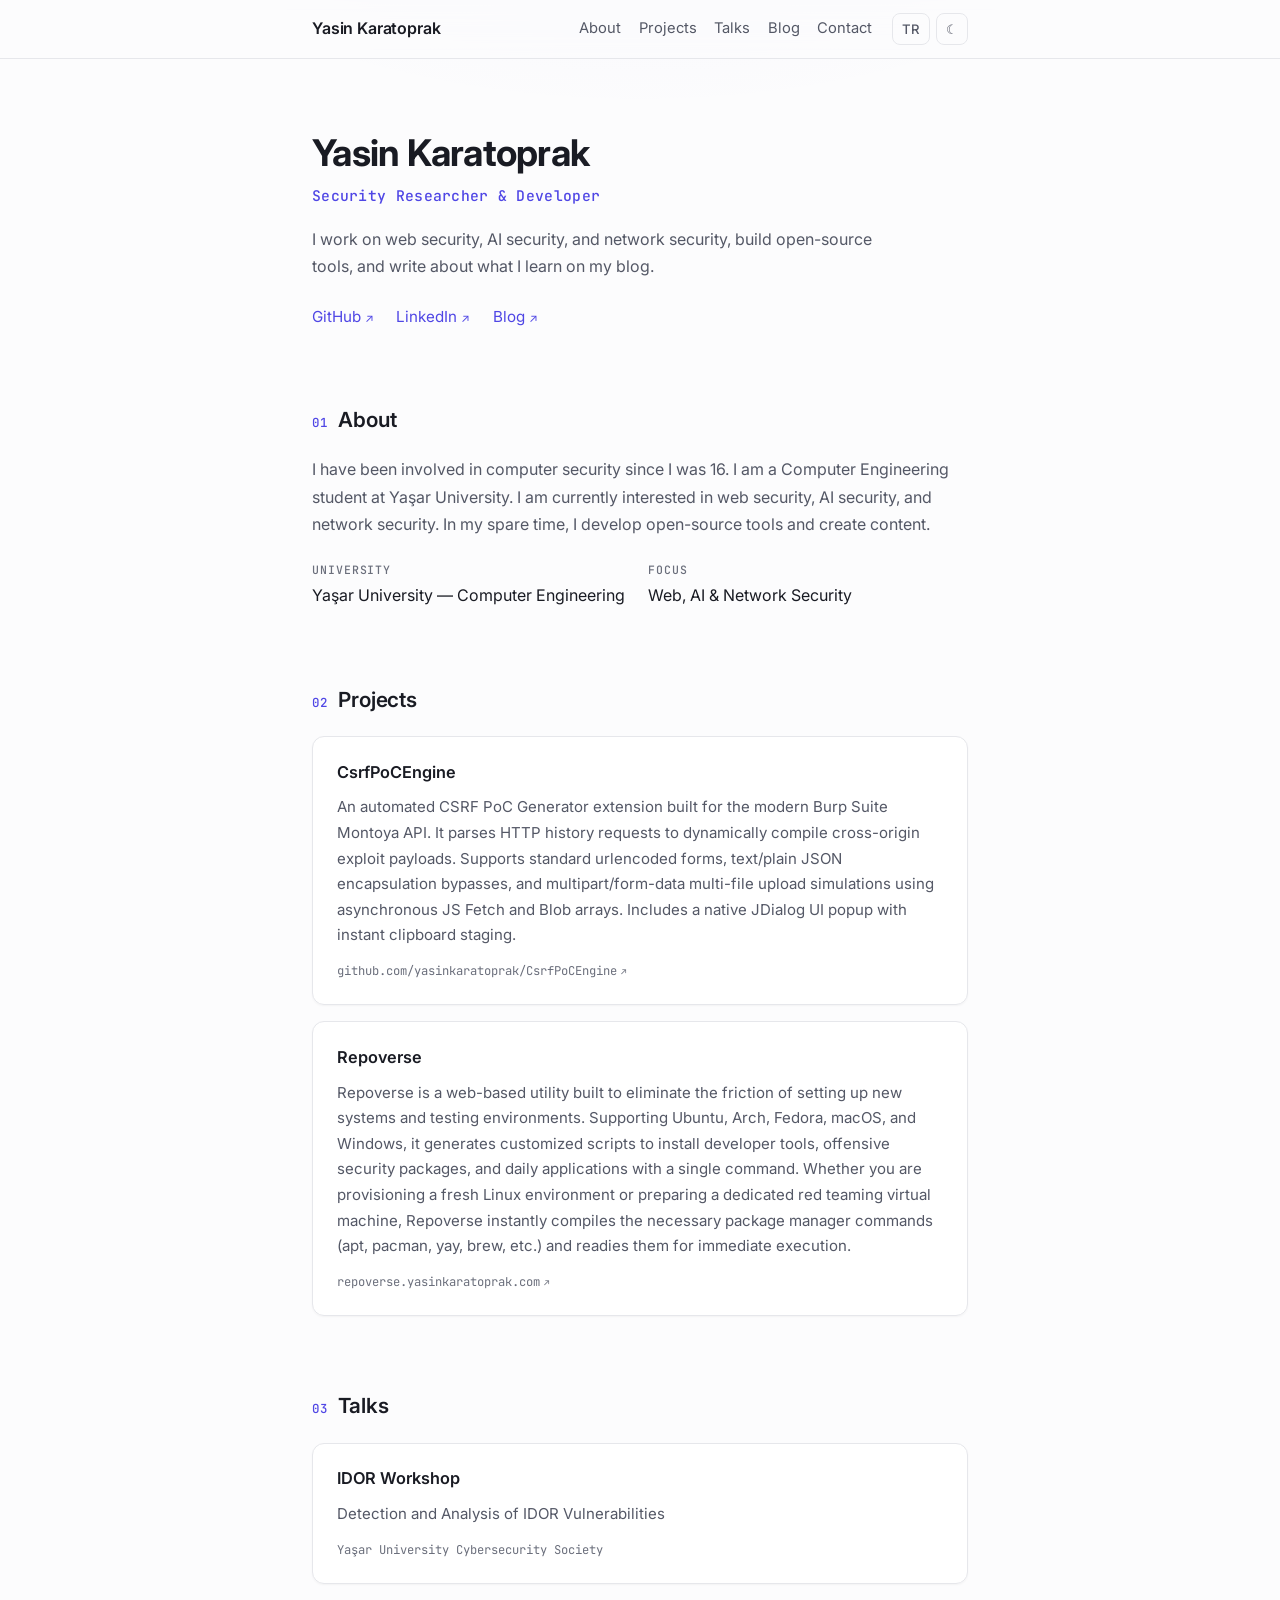
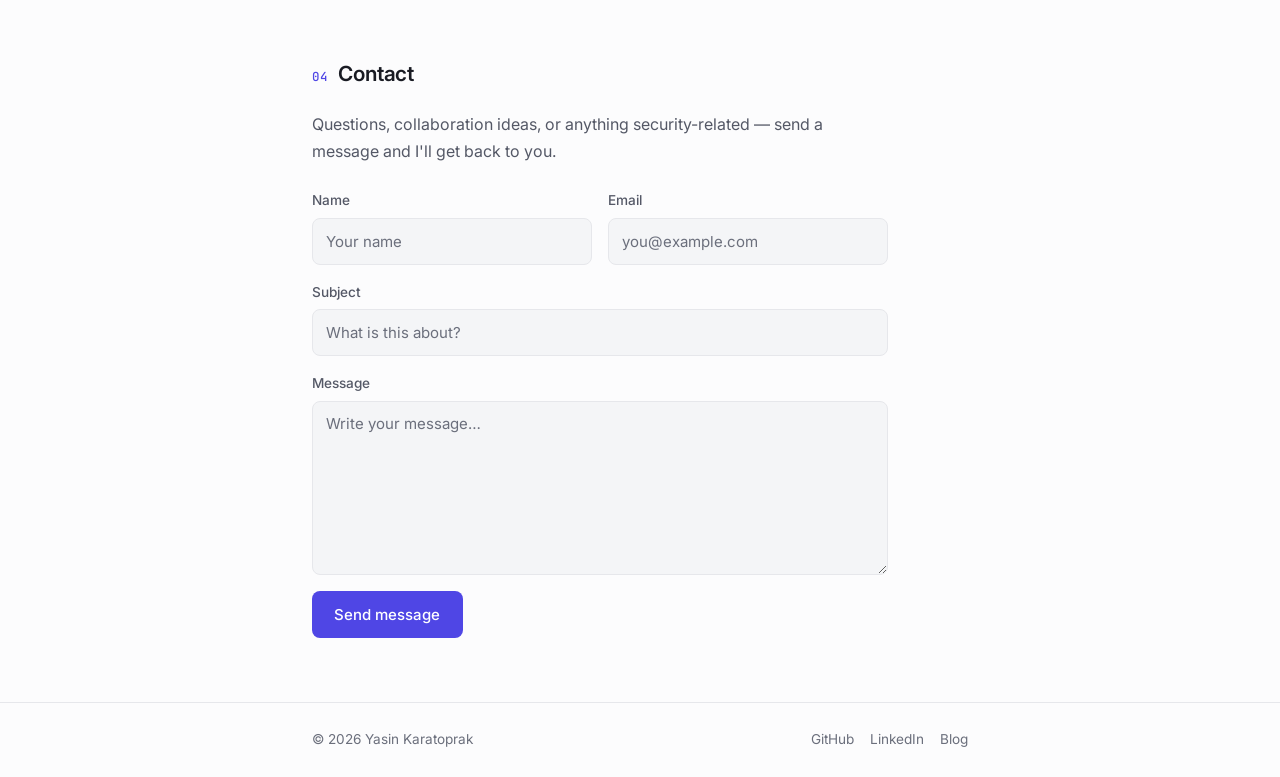
==== index.html @ cc4e97b6 "fix: harden headers, add social preview image and security.txt, raise text contrast - CSP form-actio" ====
<!DOCTYPE html>
<html lang="en">

<head>
  <meta charset="UTF-8" />
  <meta name="viewport" content="width=device-width, initial-scale=1.0" />
  <title>Yasin Karatoprak — Security Researcher &amp; Developer</title>
  <meta name="description"
    content="Security researcher and developer focused on web security, AI security, and network security. Open-source tools, talks, and writing." />
  <link rel="canonical" href="https://yasinkaratoprak.com/" />
  <link rel="icon" href="/favicon.svg" type="image/svg+xml" />
  <meta name="theme-color" content="#fcfcfd" media="(prefers-color-scheme: light)" />
  <meta name="theme-color" content="#0e1018" media="(prefers-color-scheme: dark)" />

  <meta property="og:type" content="website" />
  <meta property="og:title" content="Yasin Karatoprak — Security Researcher &amp; Developer" />
  <meta property="og:description"
    content="Security researcher and developer focused on web security, AI security, and network security. Open-source tools, talks, and writing." />
  <meta property="og:url" content="https://yasinkaratoprak.com/" />
  <meta property="og:site_name" content="Yasin Karatoprak" />
  <meta property="og:locale" content="en_US" />
  <meta property="og:locale:alternate" content="tr_TR" />
  <meta property="og:image" content="https://yasinkaratoprak.com/og-image.png" />
  <meta property="og:image:type" content="image/png" />
  <meta property="og:image:width" content="1200" />
  <meta property="og:image:height" content="630" />
  <meta property="og:image:alt" content="Yasin Karatoprak — Security Researcher &amp; Developer" />
  <meta name="twitter:card" content="summary_large_image" />
  <meta name="twitter:image" content="https://yasinkaratoprak.com/og-image.png" />

  <link rel="preconnect" href="https://fonts.googleapis.com" />
  <link rel="preconnect" href="https://fonts.gstatic.com" crossorigin />
  <link
    href="https://fonts.googleapis.com/css2?family=Inter:wght@400;500;600;700&family=JetBrains+Mono:wght@400;500&display=swap"
    rel="stylesheet" />
  <link rel="stylesheet" href="style.css" />

  <script type="application/ld+json">
  {
    "@context": "https://schema.org",
    "@type": "Person",
    "name": "Yasin Karatoprak",
    "url": "https://yasinkaratoprak.com/",
    "jobTitle": "Security Researcher & Developer",
    "affiliation": { "@type": "CollegeOrUniversity", "name": "Yaşar University" },
    "sameAs": [
      "https://github.com/yasinkaratoprak",
      "https://www.linkedin.com/in/yasin-karatoprak",
      "https://blog.yasinkaratoprak.com"
    ]
  }
  </script>
</head>

<body>
  <header class="site-header">
    <div class="header-inner">
      <a href="#top" class="brand">Yasin Karatoprak</a>
      <nav class="site-nav" aria-label="Main">
        <a href="#about" data-i18n="nav_about">About</a>
        <a href="#projects" data-i18n="nav_projects">Projects</a>
        <a href="#talks" data-i18n="nav_talks">Talks</a>
        <a href="https://blog.yasinkaratoprak.com" target="_blank" rel="noopener noreferrer">Blog</a>
        <a href="#contact" data-i18n="nav_contact">Contact</a>
      </nav>
      <div class="controls">
        <button id="lang-toggle" class="ctrl-btn" aria-label="Change language">TR</button>
        <button id="theme-toggle" class="ctrl-btn" aria-label="Toggle theme">☾</button>
      </div>
    </div>
  </header>

  <main id="top">

    <!-- HERO -->
    <section class="hero">
      <h1>Yasin Karatoprak</h1>
      <p class="hero-role" data-i18n="hero_role">Security Researcher &amp; Developer</p>
      <p class="hero-text" data-i18n="hero_text">I work on web security, AI security, and network security, build
        open-source tools, and write about what I learn on my blog.</p>
      <ul class="hero-links">
        <li><a href="https://github.com/yasinkaratoprak" target="_blank" rel="noopener noreferrer">GitHub<span
              class="ext" aria-hidden="true">↗</span></a></li>
        <li><a href="https://www.linkedin.com/in/yasin-karatoprak" target="_blank"
            rel="noopener noreferrer">LinkedIn<span class="ext" aria-hidden="true">↗</span></a></li>
        <li><a href="https://blog.yasinkaratoprak.com" target="_blank" rel="noopener noreferrer">Blog<span class="ext"
              aria-hidden="true">↗</span></a></li>
      </ul>
    </section>

    <!-- ABOUT -->
    <section id="about" class="section about">
      <h2><span class="sec-num" aria-hidden="true">01</span><span data-i18n="about_title">About</span></h2>
      <p data-i18n="about_text">I have been involved in computer security since I was 16. I am a Computer Engineering
        student at Yaşar University. I am currently interested in web security, AI security, and network security. In
        my spare time, I develop open-source tools and create content.</p>
      <dl class="facts">
        <div>
          <dt data-i18n="about_label_uni">University</dt>
          <dd data-i18n="about_uni">Yaşar University — Computer Engineering</dd>
        </div>
        <div>
          <dt data-i18n="about_label_focus">Focus</dt>
          <dd data-i18n="about_focus">Web, AI &amp; Network Security</dd>
        </div>
      </dl>
    </section>

    <!-- PROJECTS -->
    <section id="projects" class="section">
      <h2><span class="sec-num" aria-hidden="true">02</span><span data-i18n="projects_title">Projects</span></h2>
      <div class="card-list">
        <article class="card">
          <h3><a href="https://github.com/yasinkaratoprak/CsrfPoCEngine" target="_blank"
              rel="noopener noreferrer">CsrfPoCEngine</a></h3>
          <p data-i18n="proj_csrfpoc_desc">An automated CSRF PoC Generator extension built for the modern Burp Suite
            Montoya API. It parses HTTP history requests to dynamically compile cross-origin exploit payloads. Supports
            standard urlencoded forms, text/plain JSON encapsulation bypasses, and multipart/form-data multi-file
            upload simulations using asynchronous JS Fetch and Blob arrays. Includes a native JDialog UI popup with
            instant clipboard staging.</p>
          <a class="card-meta" href="https://github.com/yasinkaratoprak/CsrfPoCEngine" target="_blank"
            rel="noopener noreferrer">github.com/yasinkaratoprak/CsrfPoCEngine<span class="ext"
              aria-hidden="true">↗</span></a>
        </article>
        <article class="card">
          <h3><a href="https://repoverse.yasinkaratoprak.com/" target="_blank"
              rel="noopener noreferrer">Repoverse</a></h3>
          <p data-i18n="proj_repoverse_desc">Repoverse is a web-based utility built to eliminate the friction of
            setting up new systems and testing environments. Supporting Ubuntu, Arch, Fedora, macOS, and Windows, it
            generates customized scripts to install developer tools, offensive security packages, and daily
            applications with a single command. Whether you are provisioning a fresh Linux environment or preparing a
            dedicated red teaming virtual machine, Repoverse instantly compiles the necessary package manager commands
            (apt, pacman, yay, brew, etc.) and readies them for immediate execution.</p>
          <a class="card-meta" href="https://repoverse.yasinkaratoprak.com/" target="_blank"
            rel="noopener noreferrer">repoverse.yasinkaratoprak.com<span class="ext" aria-hidden="true">↗</span></a>
        </article>
      </div>
    </section>

    <!-- TALKS -->
    <section id="talks" class="section">
      <h2><span class="sec-num" aria-hidden="true">03</span><span data-i18n="talks_title">Talks</span></h2>
      <div class="card-list">
        <article class="card">
          <h3 data-i18n="pres_title">IDOR Workshop</h3>
          <p data-i18n="pres_desc">Detection and Analysis of IDOR Vulnerabilities</p>
          <span class="card-meta" data-i18n="pres_meta">Yaşar University Cybersecurity Society</span>
        </article>
      </div>
    </section>

    <!-- CONTACT -->
    <section id="contact" class="section">
      <h2><span class="sec-num" aria-hidden="true">04</span><span data-i18n="contact_title">Contact</span></h2>
      <p class="contact-intro" data-i18n="contact_text">Questions, collaboration ideas, or anything security-related —
        send a message and I'll get back to you.</p>
      <p id="form-status" class="form-status" data-i18n="form_sent" hidden>Your message has been sent. Thanks — I'll
        get back to you soon.</p>
      <form action="https://formsubmit.co/yasink3503@gmail.com" method="POST" class="contact-form">
        <input type="hidden" name="_captcha" value="false" />
        <input type="hidden" name="_template" value="table" />
        <input type="hidden" name="_next" value="https://yasinkaratoprak.com/?sent=1#contact" />
        <input type="text" name="_honey" class="hp" tabindex="-1" autocomplete="off" />
        <div class="form-row">
          <div class="form-group">
            <label for="contact-name" data-i18n="form_name">Name</label>
            <input type="text" id="contact-name" name="name" class="form-input" required autocomplete="name"
              placeholder="Your name" data-i18n-placeholder="form_name_ph" />
          </div>
          <div class="form-group">
            <label for="contact-email" data-i18n="form_email">Email</label>
            <input type="email" id="contact-email" name="email" class="form-input" required autocomplete="email"
              placeholder="you@example.com" data-i18n-placeholder="form_email_ph" />
          </div>
        </div>
        <div class="form-group">
          <label for="contact-subject" data-i18n="form_subject">Subject</label>
          <input type="text" id="contact-subject" name="_subject" class="form-input" required
            placeholder="What is this about?" data-i18n-placeholder="form_subject_ph" />
        </div>
        <div class="form-group">
          <label for="contact-message" data-i18n="form_message">Message</label>
          <textarea id="contact-message" name="message" class="form-input" rows="6" required
            placeholder="Write your message…" data-i18n-placeholder="form_message_ph"></textarea>
        </div>
        <button type="submit" class="form-submit" data-i18n="form_send">Send message</button>
      </form>
    </section>
  </main>

  <footer class="site-footer">
    <div class="footer-inner">
      <p>© 2026 Yasin Karatoprak</p>
      <nav class="footer-links" aria-label="Social">
        <a href="https://github.com/yasinkaratoprak" target="_blank" rel="noopener noreferrer">GitHub</a>
        <a href="https://www.linkedin.com/in/yasin-karatoprak" target="_blank" rel="noopener noreferrer">LinkedIn</a>
        <a href="https://blog.yasinkaratoprak.com" target="_blank" rel="noopener noreferrer">Blog</a>
      </nav>
    </div>
  </footer>

  <script src="script.js"></script>
</body>

</html>
---- style.css ----
/* ============================================================
   PORTFOLIO — style.css
   Light-first, indigo accent · dark (blue-slate) available
   Subtle glow · mono micro-labels
   ============================================================ */

:root {
  --bg:              #fcfcfd;
  --bg-subtle:       #f4f5f7;
  --header-bg:       rgba(252, 252, 253, .82);

  --text:            #191b23;
  --text-2:          #545866;
  --text-3:          #6b6f7c;

  --accent:          #4f46e5;
  --accent-strong:   #4338ca;
  --accent-contrast: #ffffff;
  --focus-ring:      rgba(79, 70, 229, .15);

  --border:          #e6e7eb;
  --border-strong:   #cfd1d9;

  --glow:            rgba(79, 70, 229, .05);
  --card-grad-a:     #ffffff;
  --card-grad-b:     #ffffff;
  --card-shadow:     0 1px 2px rgba(0, 0, 0, .04);
  --card-shadow-hov: 0 6px 24px -12px rgba(0, 0, 0, .12);

  --font: 'Inter', -apple-system, BlinkMacSystemFont, 'Segoe UI', Roboto, sans-serif;
  --font-mono: 'JetBrains Mono', ui-monospace, 'SF Mono', Menlo, monospace;
  --max-w: 44rem;
}

[data-theme="dark"] {
  --bg:              #0e1018;
  --bg-subtle:       #171a24;
  --header-bg:       rgba(14, 16, 24, .75);

  --text:            #e8e9ee;
  --text-2:          #9ba0b0;
  --text-3:          #80869a;

  --accent:          #818cf8;
  --accent-strong:   #9ca5fa;
  --accent-contrast: #0e1018;
  --focus-ring:      rgba(129, 140, 248, .28);

  --border:          rgba(255, 255, 255, .07);
  --border-strong:   rgba(255, 255, 255, .14);

  --glow:            rgba(129, 140, 248, .09);
  --card-grad-a:     rgba(255, 255, 255, .03);
  --card-grad-b:     rgba(255, 255, 255, .005);
  --card-shadow:     inset 0 1px 0 rgba(255, 255, 255, .04);
  --card-shadow-hov: inset 0 1px 0 rgba(255, 255, 255, .06), 0 8px 32px -16px rgba(0, 0, 0, .6);
}

@media (prefers-color-scheme: dark) {
  :root:not([data-theme="light"]) {
    --bg:              #0e1018;
    --bg-subtle:       #171a24;
    --header-bg:       rgba(14, 16, 24, .75);

    --text:            #e8e9ee;
    --text-2:          #9ba0b0;
    --text-3:          #80869a;

    --accent:          #818cf8;
    --accent-strong:   #9ca5fa;
    --accent-contrast: #0e1018;
    --focus-ring:      rgba(129, 140, 248, .28);

    --border:          rgba(255, 255, 255, .07);
    --border-strong:   rgba(255, 255, 255, .14);

    --glow:            rgba(129, 140, 248, .09);
    --card-grad-a:     rgba(255, 255, 255, .03);
    --card-grad-b:     rgba(255, 255, 255, .005);
    --card-shadow:     inset 0 1px 0 rgba(255, 255, 255, .04);
    --card-shadow-hov: inset 0 1px 0 rgba(255, 255, 255, .06), 0 8px 32px -16px rgba(0, 0, 0, .6);
  }
}

/* ---- Reset & base ---- */
*, *::before, *::after { box-sizing: border-box; margin: 0; padding: 0 }

html { font-size: 16px }
@media (prefers-reduced-motion: no-preference) {
  html { scroll-behavior: smooth }
}

body {
  font-family: var(--font);
  background-color: var(--bg);
  background-image: radial-gradient(900px 500px at 50% -10%, var(--glow), transparent 70%);
  background-repeat: no-repeat;
  color: var(--text);
  line-height: 1.7;
  -webkit-font-smoothing: antialiased;
}

a { color: var(--accent); text-decoration: none }
a:hover { text-decoration: underline; text-underline-offset: 3px }
ul { list-style: none }
button { font: inherit; color: inherit; background: none; border: none; cursor: pointer }

:focus-visible { outline: 2px solid var(--accent); outline-offset: 2px; border-radius: 4px }
::selection { background: var(--focus-ring) }

.ext { margin-left: .25rem; font-size: .75em }
.hp { display: none }

/* ---- Header ---- */
.site-header {
  position: sticky; top: 0; z-index: 10;
  background: var(--header-bg);
  backdrop-filter: blur(12px);
  -webkit-backdrop-filter: blur(12px);
  border-bottom: 1px solid var(--border);
}
.header-inner {
  max-width: var(--max-w); margin: 0 auto;
  display: flex; align-items: center; gap: 1.25rem;
  padding: .8rem 1.5rem;
}
.brand { font-weight: 600; color: var(--text); letter-spacing: -.01em }
.brand:hover { color: var(--accent); text-decoration: none }

.site-nav { display: flex; gap: 1.1rem; margin-left: auto }
.site-nav a { color: var(--text-2); font-size: .92rem; white-space: nowrap }
.site-nav a:hover { color: var(--text); text-decoration: none }

.controls { display: flex; gap: .4rem }
.ctrl-btn {
  padding: .25rem .55rem;
  font-size: .82rem; font-weight: 500;
  color: var(--text-2);
  border: 1px solid var(--border);
  border-radius: 8px;
  transition: color .15s, border-color .15s, background .15s;
}
.ctrl-btn:hover { color: var(--text); border-color: var(--border-strong); background: var(--bg-subtle) }

/* ---- Layout ---- */
main { max-width: var(--max-w); margin: 0 auto; padding: 0 1.5rem 4rem }

.section { margin-top: 4.5rem; scroll-margin-top: 4.5rem }
.section h2 {
  display: flex; align-items: baseline; gap: .65rem;
  font-size: 1.3rem; font-weight: 600; letter-spacing: -.01em;
  margin-bottom: 1.2rem;
}
.sec-num {
  font-family: var(--font-mono);
  font-size: .78rem; font-weight: 500;
  color: var(--accent);
  letter-spacing: .08em;
}

/* ---- Hero ---- */
.hero { padding-top: 4.5rem }
.hero h1 {
  font-size: 2.3rem; font-weight: 700; letter-spacing: -.02em; line-height: 1.2;
  color: var(--text);
  background: linear-gradient(135deg, var(--text) 40%, var(--text-2));
  -webkit-background-clip: text; background-clip: text;
  -webkit-text-fill-color: transparent;
}
.hero-role {
  margin-top: .5rem;
  font-family: var(--font-mono);
  font-size: .92rem; font-weight: 500;
  color: var(--accent);
  letter-spacing: .02em;
}
.hero-text { margin-top: 1.1rem; color: var(--text-2); max-width: 36rem }
.hero-links { display: flex; flex-wrap: wrap; gap: 1.4rem; margin-top: 1.5rem; font-size: .95rem }

/* ---- About ---- */
.about p { color: var(--text-2) }
.facts {
  display: grid;
  grid-template-columns: repeat(auto-fit, minmax(14rem, 1fr));
  gap: 1rem;
  margin-top: 1.4rem;
}
.facts dt {
  font-family: var(--font-mono);
  font-size: .72rem; font-weight: 500;
  text-transform: uppercase; letter-spacing: .08em;
  color: var(--text-3);
}
.facts dd { margin-top: .15rem }

/* ---- Cards (projects & talks) ---- */
.card-list { display: flex; flex-direction: column; gap: 1rem }
.card {
  background: linear-gradient(180deg, var(--card-grad-a), var(--card-grad-b));
  border: 1px solid var(--border);
  border-radius: 12px;
  padding: 1.35rem 1.5rem;
  box-shadow: var(--card-shadow);
  transition: border-color .2s, box-shadow .2s;
}
.card:hover { border-color: var(--border-strong); box-shadow: var(--card-shadow-hov) }
.card h3 { font-size: 1.02rem; font-weight: 600 }
.card h3 a { color: var(--text) }
.card h3 a:hover { color: var(--accent); text-decoration: none }
.card p { margin-top: .5rem; color: var(--text-2); font-size: .94rem }
.card-meta {
  display: inline-block; margin-top: .8rem;
  font-family: var(--font-mono);
  font-size: .76rem;
  color: var(--text-3);
}
a.card-meta:hover { color: var(--accent); text-decoration: none }

/* ---- Contact ---- */
.contact-intro { color: var(--text-2); max-width: 36rem }
.form-status {
  margin-top: 1rem;
  padding: .8rem 1rem;
  font-size: .92rem;
  border: 1px solid var(--accent);
  border-radius: 8px;
  background: var(--focus-ring);
}
.contact-form { margin-top: 1.5rem; display: grid; gap: 1rem; max-width: 36rem }
.form-row { display: grid; gap: 1rem; grid-template-columns: 1fr 1fr }
.form-group { display: flex; flex-direction: column; gap: .35rem }
.form-group label { font-size: .85rem; font-weight: 500; color: var(--text-2) }
.form-input {
  font: inherit; font-size: .94rem;
  color: var(--text);
  background: var(--bg-subtle);
  border: 1px solid var(--border);
  border-radius: 8px;
  padding: .6rem .8rem;
  transition: border-color .15s, box-shadow .15s;
}
.form-input::placeholder { color: var(--text-3) }
.form-input:hover { border-color: var(--border-strong) }
.form-input:focus { outline: none; border-color: var(--accent); box-shadow: 0 0 0 3px var(--focus-ring) }
textarea.form-input { resize: vertical; min-height: 8rem }
.form-submit {
  justify-self: start;
  font-size: .94rem; font-weight: 500;
  color: var(--accent-contrast);
  background: var(--accent);
  border-radius: 8px;
  padding: .65rem 1.4rem;
  transition: background .15s;
}
.form-submit:hover { background: var(--accent-strong) }

/* ---- Footer ---- */
.site-footer { border-top: 1px solid var(--border) }
.footer-inner {
  max-width: var(--max-w); margin: 0 auto;
  padding: 1.6rem 1.5rem;
  display: flex; flex-wrap: wrap; gap: .75rem 1.25rem;
  justify-content: space-between;
  font-size: .85rem; color: var(--text-3);
}
.footer-links { display: flex; gap: 1rem }
.footer-links a { color: var(--text-3) }
.footer-links a:hover { color: var(--text-2); text-decoration: none }

/* ---- Responsive ---- */
@media (max-width: 640px) {
  .header-inner { flex-wrap: wrap; row-gap: .35rem; padding: .7rem 1.25rem }
  .site-nav { order: 3; width: 100%; margin-left: 0; gap: .9rem; overflow-x: auto }
  .controls { margin-left: auto }
  main { padding: 0 1.25rem 3rem }
  .hero { padding-top: 3rem }
  .hero h1 { font-size: 1.8rem }
  .section { margin-top: 3.5rem }
  .form-row { grid-template-columns: 1fr }
}
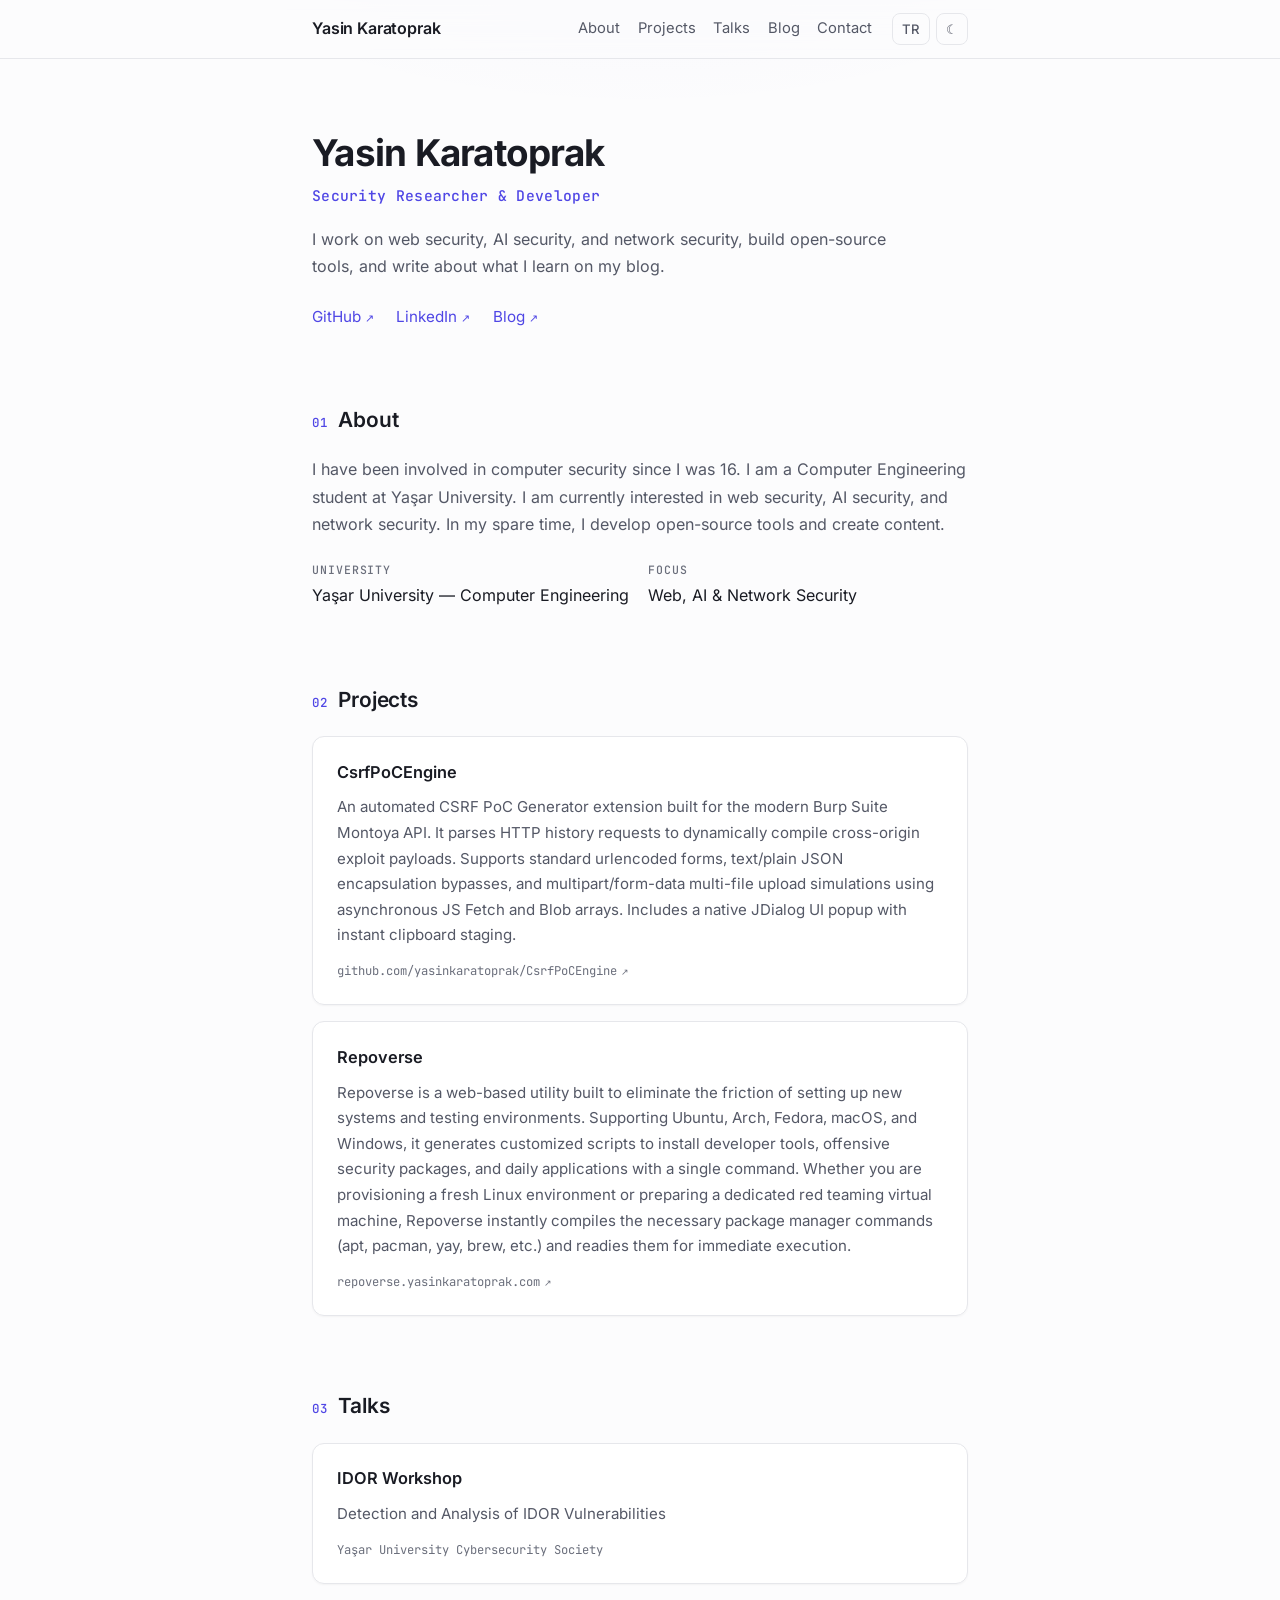
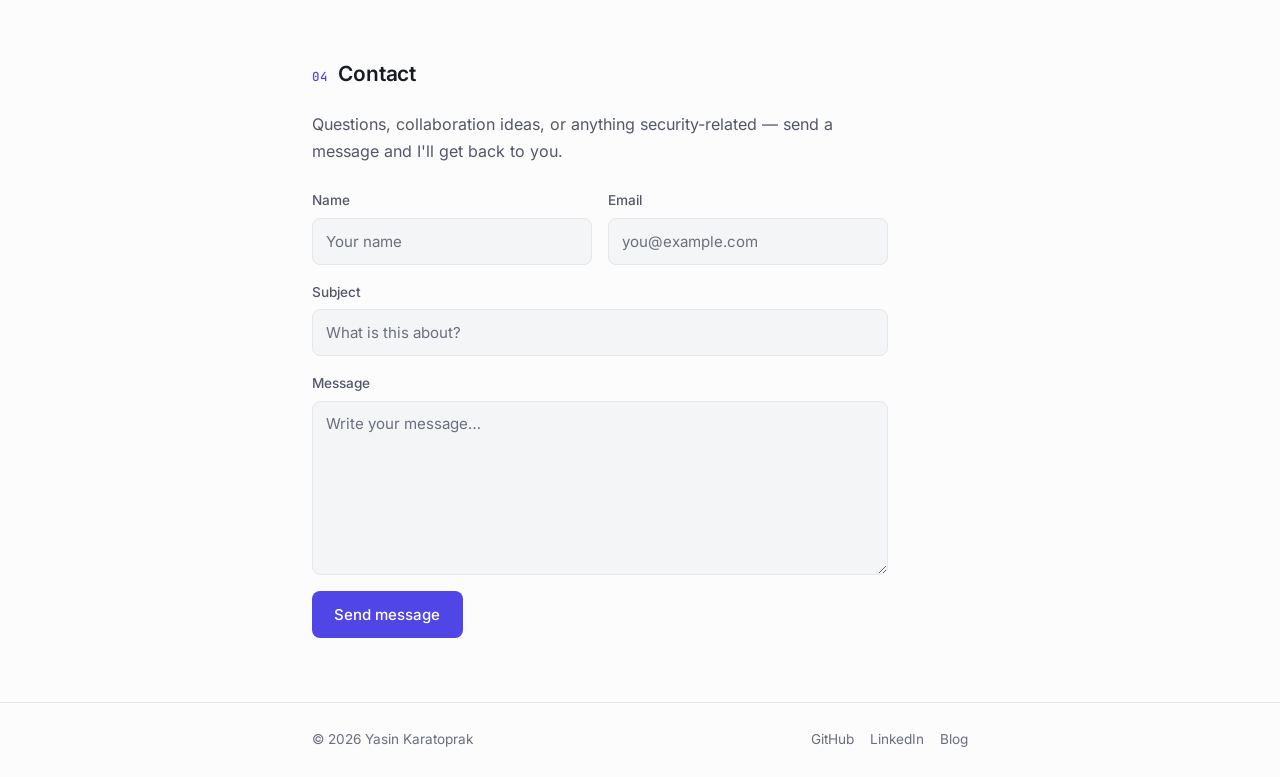
==== commit df9fd6a7: "feat: self-host fonts, add 404 page and Workers config, keep repo files out of deploy - Serve Inter " ====
--- a/index.html
+++ b/index.html
@@ -28,12 +28,9 @@
   <meta name="twitter:card" content="summary_large_image" />
   <meta name="twitter:image" content="https://yasinkaratoprak.com/og-image.png" />
 
-  <link rel="preconnect" href="https://fonts.googleapis.com" />
-  <link rel="preconnect" href="https://fonts.gstatic.com" crossorigin />
-  <link
-    href="https://fonts.googleapis.com/css2?family=Inter:wght@400;500;600;700&family=JetBrains+Mono:wght@400;500&display=swap"
-    rel="stylesheet" />
+  <link rel="preload" href="fonts/inter-latin-wght-normal.woff2" as="font" type="font/woff2" crossorigin />
   <link rel="stylesheet" href="style.css" />
+  <script src="theme-init.js"></script>
 
   <script type="application/ld+json">
   {
@@ -156,7 +153,7 @@
         send a message and I'll get back to you.</p>
       <p id="form-status" class="form-status" data-i18n="form_sent" hidden>Your message has been sent. Thanks — I'll
         get back to you soon.</p>
-      <form action="https://formsubmit.co/yasink3503@gmail.com" method="POST" class="contact-form">
+      <form action="https://formsubmit.co/82017c304a7e369e3c162073ba7c5587" method="POST" class="contact-form">
         <input type="hidden" name="_captcha" value="false" />
         <input type="hidden" name="_template" value="table" />
         <input type="hidden" name="_next" value="https://yasinkaratoprak.com/?sent=1#contact" />
--- a/style.css
+++ b/style.css
@@ -3,6 +3,40 @@
    Light-first, indigo accent · dark (blue-slate) available
    Subtle glow · mono micro-labels
    ============================================================ */
+
+/* ---- Fonts (self-hosted variable fonts, SIL OFL 1.1 — see fonts/*-OFL.txt) ---- */
+@font-face {
+  font-family: 'Inter';
+  font-style: normal;
+  font-weight: 100 900;
+  font-display: swap;
+  src: url(fonts/inter-latin-wght-normal.woff2) format('woff2');
+  unicode-range: U+0000-00FF, U+0131, U+0152-0153, U+02BB-02BC, U+02C6, U+02DA, U+02DC, U+0304, U+0308, U+0329, U+2000-206F, U+20AC, U+2122, U+2191, U+2193, U+2212, U+2215, U+FEFF, U+FFFD;
+}
+@font-face {
+  font-family: 'Inter';
+  font-style: normal;
+  font-weight: 100 900;
+  font-display: swap;
+  src: url(fonts/inter-latin-ext-wght-normal.woff2) format('woff2');
+  unicode-range: U+0100-02BA, U+02BD-02C5, U+02C7-02CC, U+02CE-02D7, U+02DD-02FF, U+0304, U+0308, U+0329, U+1D00-1DBF, U+1E00-1E9F, U+1EF2-1EFF, U+2020, U+20A0-20AB, U+20AD-20C0, U+2113, U+2C60-2C7F, U+A720-A7FF;
+}
+@font-face {
+  font-family: 'JetBrains Mono';
+  font-style: normal;
+  font-weight: 100 800;
+  font-display: swap;
+  src: url(fonts/jetbrains-mono-latin-wght-normal.woff2) format('woff2');
+  unicode-range: U+0000-00FF, U+0131, U+0152-0153, U+02BB-02BC, U+02C6, U+02DA, U+02DC, U+0304, U+0308, U+0329, U+2000-206F, U+20AC, U+2122, U+2191, U+2193, U+2212, U+2215, U+FEFF, U+FFFD;
+}
+@font-face {
+  font-family: 'JetBrains Mono';
+  font-style: normal;
+  font-weight: 100 800;
+  font-display: swap;
+  src: url(fonts/jetbrains-mono-latin-ext-wght-normal.woff2) format('woff2');
+  unicode-range: U+0100-02BA, U+02BD-02C5, U+02C7-02CC, U+02CE-02D7, U+02DD-02FF, U+0304, U+0308, U+0329, U+1D00-1DBF, U+1E00-1E9F, U+1EF2-1EFF, U+2020, U+20A0-20AB, U+20AD-20C0, U+2113, U+2C60-2C7F, U+A720-A7FF;
+}
 
 :root {
   --bg:              #fcfcfd;
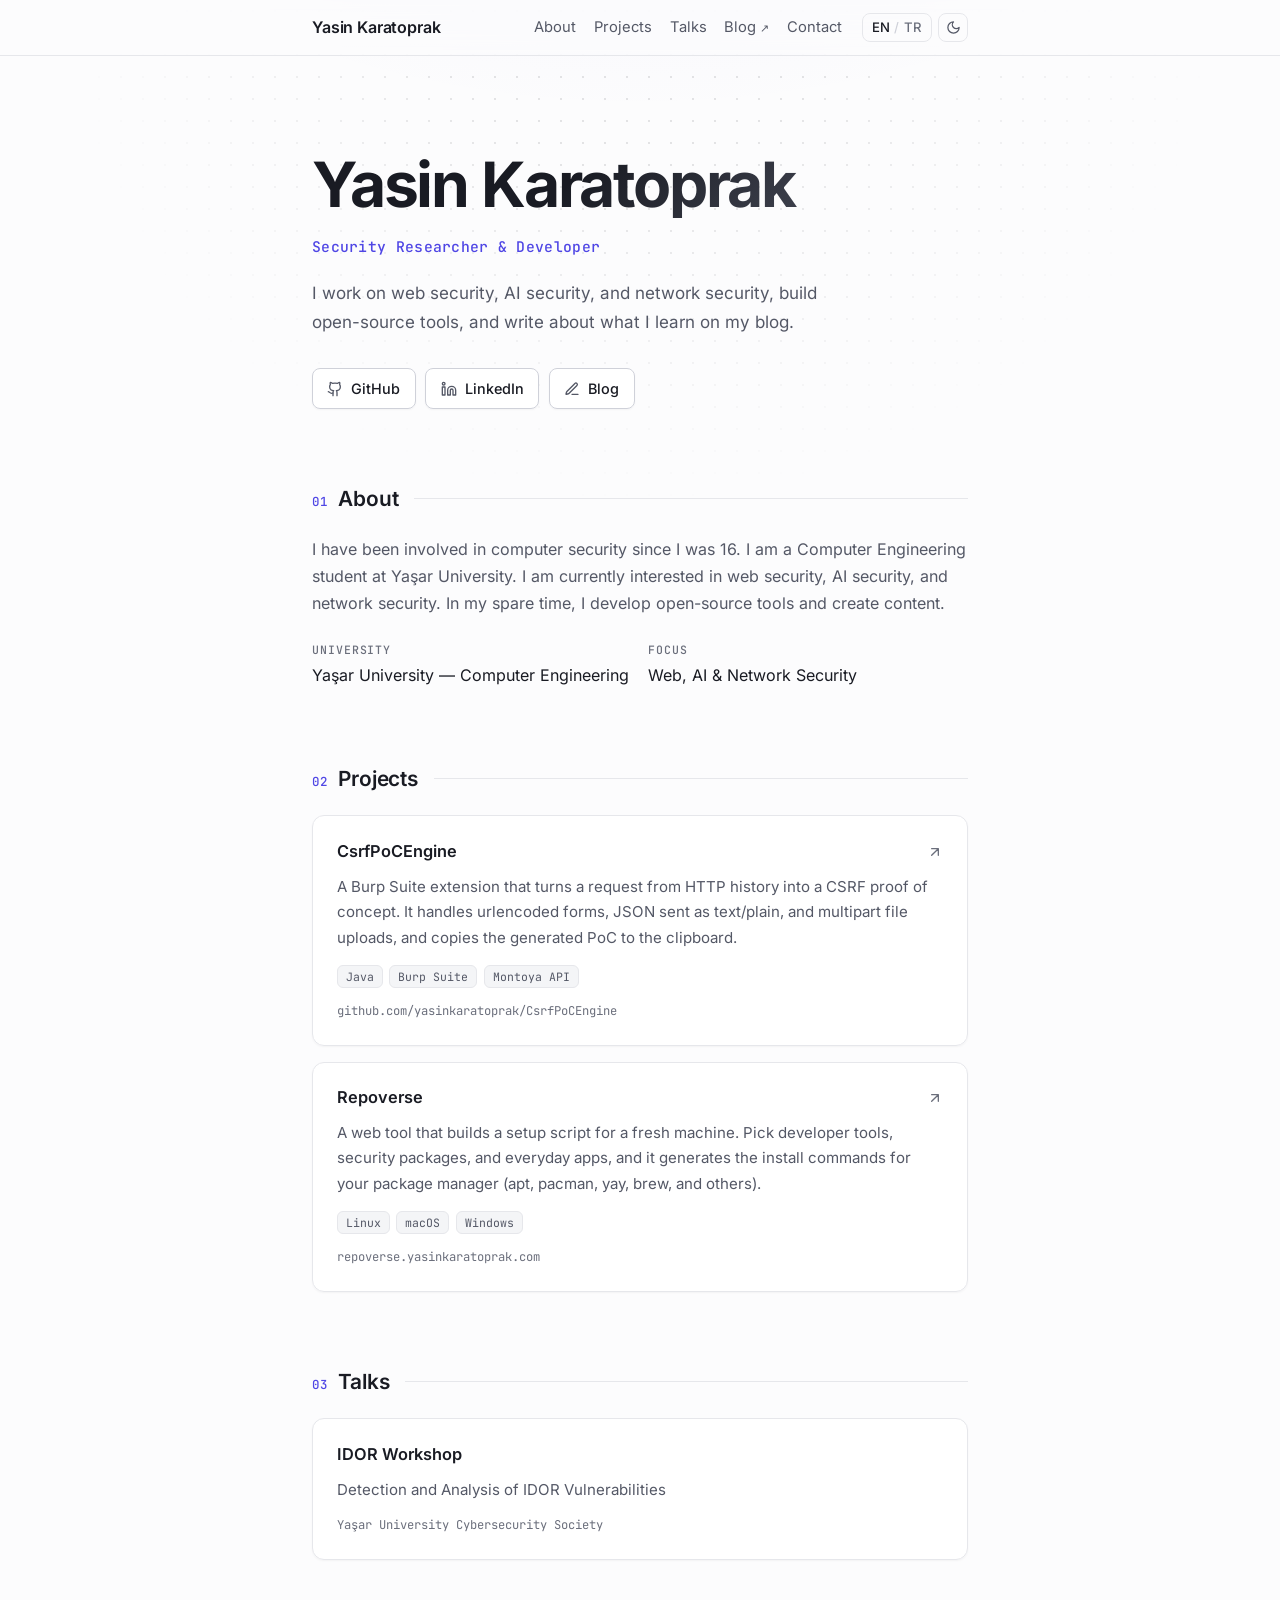
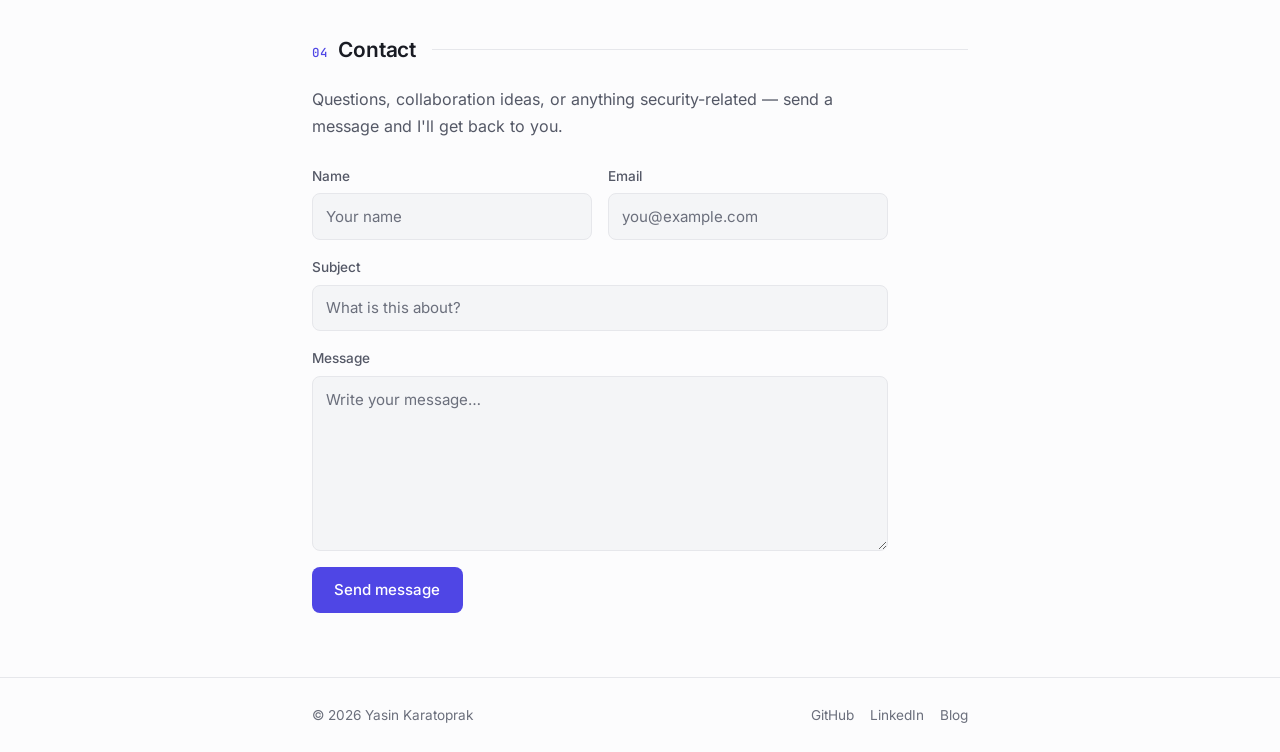
==== commit b869f30a: "feat: enhance navigation and update project descriptions for clarity" ====
--- a/index.html
+++ b/index.html
@@ -57,12 +57,14 @@
         <a href="#about" data-i18n="nav_about">About</a>
         <a href="#projects" data-i18n="nav_projects">Projects</a>
         <a href="#talks" data-i18n="nav_talks">Talks</a>
-        <a href="https://blog.yasinkaratoprak.com" target="_blank" rel="noopener noreferrer">Blog</a>
+        <a href="https://blog.yasinkaratoprak.com" target="_blank" rel="noopener noreferrer">Blog<span class="ext"
+            aria-hidden="true">↗</span></a>
         <a href="#contact" data-i18n="nav_contact">Contact</a>
       </nav>
       <div class="controls">
-        <button id="lang-toggle" class="ctrl-btn" aria-label="Change language">TR</button>
-        <button id="theme-toggle" class="ctrl-btn" aria-label="Toggle theme">☾</button>
+        <button id="lang-toggle" class="ctrl-btn lang-btn" aria-label="Change language"><span
+            data-lang="en">EN</span><span class="sep" aria-hidden="true">/</span><span data-lang="tr">TR</span></button>
+        <button id="theme-toggle" class="ctrl-btn icon-btn" aria-label="Toggle theme"></button>
       </div>
     </div>
   </header>
@@ -76,12 +78,27 @@
       <p class="hero-text" data-i18n="hero_text">I work on web security, AI security, and network security, build
         open-source tools, and write about what I learn on my blog.</p>
       <ul class="hero-links">
-        <li><a href="https://github.com/yasinkaratoprak" target="_blank" rel="noopener noreferrer">GitHub<span
-              class="ext" aria-hidden="true">↗</span></a></li>
-        <li><a href="https://www.linkedin.com/in/yasin-karatoprak" target="_blank"
-            rel="noopener noreferrer">LinkedIn<span class="ext" aria-hidden="true">↗</span></a></li>
-        <li><a href="https://blog.yasinkaratoprak.com" target="_blank" rel="noopener noreferrer">Blog<span class="ext"
-              aria-hidden="true">↗</span></a></li>
+        <li><a class="btn" href="https://github.com/yasinkaratoprak" target="_blank" rel="noopener noreferrer"><svg
+              width="16" height="16" viewBox="0 0 24 24" fill="none" stroke="currentColor" stroke-width="2"
+              stroke-linecap="round" stroke-linejoin="round" aria-hidden="true">
+              <path
+                d="M15 22v-4a4.8 4.8 0 0 0-1-3.5c3 0 6-2 6-5.5.08-1.25-.27-2.48-1-3.5.28-1.15.28-2.35 0-3.5 0 0-1 0-3 1.5-2.64-.5-5.36-.5-8 0C6 2 5 2 5 2c-.3 1.15-.3 2.35 0 3.5A5.403 5.403 0 0 0 4 9c0 3.5 3 5.5 6 5.5-.39.49-.68 1.05-.85 1.65-.17.6-.22 1.23-.15 1.85v4" />
+              <path d="M9 18c-4.51 2-5-2-7-2" />
+            </svg>GitHub</a></li>
+        <li><a class="btn" href="https://www.linkedin.com/in/yasin-karatoprak" target="_blank"
+            rel="noopener noreferrer"><svg width="16" height="16" viewBox="0 0 24 24" fill="none"
+              stroke="currentColor" stroke-width="2" stroke-linecap="round" stroke-linejoin="round" aria-hidden="true">
+              <path d="M16 8a6 6 0 0 1 6 6v7h-4v-7a2 2 0 0 0-2-2 2 2 0 0 0-2 2v7h-4v-7a6 6 0 0 1 6-6z" />
+              <rect width="4" height="12" x="2" y="9" />
+              <circle cx="4" cy="4" r="2" />
+            </svg>LinkedIn</a></li>
+        <li><a class="btn" href="https://blog.yasinkaratoprak.com" target="_blank" rel="noopener noreferrer"><svg
+              width="16" height="16" viewBox="0 0 24 24" fill="none" stroke="currentColor" stroke-width="2"
+              stroke-linecap="round" stroke-linejoin="round" aria-hidden="true">
+              <path d="M12 20h9" />
+              <path
+                d="M16.376 3.622a1 1 0 0 1 3.002 3.002L7.368 18.635a2 2 0 0 1-.855.506l-2.872.838a.5.5 0 0 1-.62-.62l.838-2.872a2 2 0 0 1 .506-.854z" />
+            </svg>Blog</a></li>
       </ul>
     </section>
 
@@ -107,29 +124,43 @@
     <section id="projects" class="section">
       <h2><span class="sec-num" aria-hidden="true">02</span><span data-i18n="projects_title">Projects</span></h2>
       <div class="card-list">
-        <article class="card">
-          <h3><a href="https://github.com/yasinkaratoprak/CsrfPoCEngine" target="_blank"
-              rel="noopener noreferrer">CsrfPoCEngine</a></h3>
-          <p data-i18n="proj_csrfpoc_desc">An automated CSRF PoC Generator extension built for the modern Burp Suite
-            Montoya API. It parses HTTP history requests to dynamically compile cross-origin exploit payloads. Supports
-            standard urlencoded forms, text/plain JSON encapsulation bypasses, and multipart/form-data multi-file
-            upload simulations using asynchronous JS Fetch and Blob arrays. Includes a native JDialog UI popup with
-            instant clipboard staging.</p>
-          <a class="card-meta" href="https://github.com/yasinkaratoprak/CsrfPoCEngine" target="_blank"
-            rel="noopener noreferrer">github.com/yasinkaratoprak/CsrfPoCEngine<span class="ext"
-              aria-hidden="true">↗</span></a>
+        <article class="card card-link">
+          <div class="card-head">
+            <h3><a href="https://github.com/yasinkaratoprak/CsrfPoCEngine" target="_blank"
+                rel="noopener noreferrer">CsrfPoCEngine</a></h3>
+            <svg class="card-arrow" width="16" height="16" viewBox="0 0 24 24" fill="none" stroke="currentColor"
+              stroke-width="2" stroke-linecap="round" stroke-linejoin="round" aria-hidden="true">
+              <path d="M7 17 17 7M7 7h10v10" />
+            </svg>
+          </div>
+          <p data-i18n="proj_csrfpoc_desc">A Burp Suite extension that turns a request from HTTP history into a CSRF
+            proof of concept. It handles urlencoded forms, JSON sent as text/plain, and multipart file uploads, and
+            copies the generated PoC to the clipboard.</p>
+          <ul class="tags">
+            <li>Java</li>
+            <li>Burp Suite</li>
+            <li>Montoya API</li>
+          </ul>
+          <span class="card-meta">github.com/yasinkaratoprak/CsrfPoCEngine</span>
         </article>
-        <article class="card">
-          <h3><a href="https://repoverse.yasinkaratoprak.com/" target="_blank"
-              rel="noopener noreferrer">Repoverse</a></h3>
-          <p data-i18n="proj_repoverse_desc">Repoverse is a web-based utility built to eliminate the friction of
-            setting up new systems and testing environments. Supporting Ubuntu, Arch, Fedora, macOS, and Windows, it
-            generates customized scripts to install developer tools, offensive security packages, and daily
-            applications with a single command. Whether you are provisioning a fresh Linux environment or preparing a
-            dedicated red teaming virtual machine, Repoverse instantly compiles the necessary package manager commands
-            (apt, pacman, yay, brew, etc.) and readies them for immediate execution.</p>
-          <a class="card-meta" href="https://repoverse.yasinkaratoprak.com/" target="_blank"
-            rel="noopener noreferrer">repoverse.yasinkaratoprak.com<span class="ext" aria-hidden="true">↗</span></a>
+        <article class="card card-link">
+          <div class="card-head">
+            <h3><a href="https://repoverse.yasinkaratoprak.com/" target="_blank"
+                rel="noopener noreferrer">Repoverse</a></h3>
+            <svg class="card-arrow" width="16" height="16" viewBox="0 0 24 24" fill="none" stroke="currentColor"
+              stroke-width="2" stroke-linecap="round" stroke-linejoin="round" aria-hidden="true">
+              <path d="M7 17 17 7M7 7h10v10" />
+            </svg>
+          </div>
+          <p data-i18n="proj_repoverse_desc">A web tool that builds a setup script for a fresh machine. Pick developer
+            tools, security packages, and everyday apps, and it generates the install commands for your package manager
+            (apt, pacman, yay, brew, and others).</p>
+          <ul class="tags">
+            <li>Linux</li>
+            <li>macOS</li>
+            <li>Windows</li>
+          </ul>
+          <span class="card-meta">repoverse.yasinkaratoprak.com</span>
         </article>
       </div>
     </section>
--- a/style.css
+++ b/style.css
@@ -56,6 +56,7 @@
   --border-strong:   #cfd1d9;
 
   --glow:            rgba(79, 70, 229, .05);
+  --dot:             rgba(25, 27, 35, .11);
   --card-grad-a:     #ffffff;
   --card-grad-b:     #ffffff;
   --card-shadow:     0 1px 2px rgba(0, 0, 0, .04);
@@ -84,6 +85,7 @@
   --border-strong:   rgba(255, 255, 255, .14);
 
   --glow:            rgba(129, 140, 248, .09);
+  --dot:             rgba(255, 255, 255, .08);
   --card-grad-a:     rgba(255, 255, 255, .03);
   --card-grad-b:     rgba(255, 255, 255, .005);
   --card-shadow:     inset 0 1px 0 rgba(255, 255, 255, .04);
@@ -109,6 +111,7 @@
     --border-strong:   rgba(255, 255, 255, .14);
 
     --glow:            rgba(129, 140, 248, .09);
+    --dot:             rgba(255, 255, 255, .08);
     --card-grad-a:     rgba(255, 255, 255, .03);
     --card-grad-b:     rgba(255, 255, 255, .005);
     --card-shadow:     inset 0 1px 0 rgba(255, 255, 255, .04);
@@ -132,6 +135,18 @@
   color: var(--text);
   line-height: 1.7;
   -webkit-font-smoothing: antialiased;
+}
+
+/* dot grid behind the top of the page, fading out downwards */
+body::before {
+  content: "";
+  position: absolute; z-index: -1;
+  top: 0; left: 0; right: 0; height: 42rem;
+  background-image: radial-gradient(var(--dot) 1px, transparent 1.4px);
+  background-size: 22px 22px;
+  -webkit-mask-image: radial-gradient(ellipse 60% 100% at 50% 0%, #000 25%, transparent 75%);
+  mask-image: radial-gradient(ellipse 60% 100% at 50% 0%, #000 25%, transparent 75%);
+  pointer-events: none;
 }
 
 a { color: var(--accent); text-decoration: none }
@@ -162,12 +177,21 @@
 .brand:hover { color: var(--accent); text-decoration: none }
 
 .site-nav { display: flex; gap: 1.1rem; margin-left: auto }
-.site-nav a { color: var(--text-2); font-size: .92rem; white-space: nowrap }
+.site-nav a { color: var(--text-2); font-size: .92rem; white-space: nowrap; transition: color .15s }
 .site-nav a:hover { color: var(--text); text-decoration: none }
+.site-nav a[aria-current] {
+  color: var(--text);
+  text-decoration: underline;
+  text-decoration-color: var(--accent);
+  text-decoration-thickness: 2px;
+  text-underline-offset: 6px;
+}
 
 .controls { display: flex; gap: .4rem }
 .ctrl-btn {
-  padding: .25rem .55rem;
+  display: inline-flex; align-items: center; justify-content: center;
+  height: 1.85rem;
+  padding: 0 .55rem;
   font-size: .82rem; font-weight: 500;
   color: var(--text-2);
   border: 1px solid var(--border);
@@ -175,6 +199,12 @@
   transition: color .15s, border-color .15s, background .15s;
 }
 .ctrl-btn:hover { color: var(--text); border-color: var(--border-strong); background: var(--bg-subtle) }
+.icon-btn { width: 1.85rem; padding: 0 }
+.icon-btn svg { display: block }
+.lang-btn { gap: .3rem }
+.lang-btn span { color: var(--text-3); transition: color .15s }
+.lang-btn .is-current { color: var(--text) }
+.lang-btn .sep { color: var(--border-strong) }
 
 /* ---- Layout ---- */
 main { max-width: var(--max-w); margin: 0 auto; padding: 0 1.5rem 4rem }
@@ -185,6 +215,12 @@
   font-size: 1.3rem; font-weight: 600; letter-spacing: -.01em;
   margin-bottom: 1.2rem;
 }
+.section h2::after {
+  content: "";
+  flex: 1; align-self: center;
+  height: 1px; margin-left: .35rem;
+  background: var(--border);
+}
 .sec-num {
   font-family: var(--font-mono);
   font-size: .78rem; font-weight: 500;
@@ -193,23 +229,46 @@
 }
 
 /* ---- Hero ---- */
-.hero { padding-top: 4.5rem }
+.hero { padding-top: 6rem }
 .hero h1 {
-  font-size: 2.3rem; font-weight: 700; letter-spacing: -.02em; line-height: 1.2;
+  font-size: clamp(2.4rem, 8vw, 3.9rem); font-weight: 700; letter-spacing: -.035em; line-height: 1.05;
   color: var(--text);
   background: linear-gradient(135deg, var(--text) 40%, var(--text-2));
   -webkit-background-clip: text; background-clip: text;
   -webkit-text-fill-color: transparent;
 }
 .hero-role {
-  margin-top: .5rem;
+  margin-top: 1rem;
   font-family: var(--font-mono);
   font-size: .92rem; font-weight: 500;
   color: var(--accent);
   letter-spacing: .02em;
 }
-.hero-text { margin-top: 1.1rem; color: var(--text-2); max-width: 36rem }
-.hero-links { display: flex; flex-wrap: wrap; gap: 1.4rem; margin-top: 1.5rem; font-size: .95rem }
+.hero-text { margin-top: 1.25rem; color: var(--text-2); max-width: 34rem; font-size: 1.06rem }
+.hero-links { display: flex; flex-wrap: wrap; gap: .6rem; margin-top: 2rem }
+
+.btn {
+  display: inline-flex; align-items: center; gap: .5rem;
+  padding: .45rem .9rem;
+  font-size: .9rem; font-weight: 500;
+  color: var(--text);
+  background: linear-gradient(180deg, var(--card-grad-a), var(--card-grad-b));
+  border: 1px solid var(--border-strong);
+  border-radius: 8px;
+  box-shadow: var(--card-shadow);
+  transition: color .15s, border-color .15s;
+}
+.btn svg { color: var(--text-2); transition: color .15s }
+.btn:hover { color: var(--accent); border-color: var(--accent); text-decoration: none }
+.btn:hover svg { color: var(--accent) }
+
+@media (prefers-reduced-motion: no-preference) {
+  .hero > * { animation: rise .6s cubic-bezier(.2, .7, .2, 1) both }
+  .hero > :nth-child(2) { animation-delay: .06s }
+  .hero > :nth-child(3) { animation-delay: .12s }
+  .hero > :nth-child(4) { animation-delay: .18s }
+}
+@keyframes rise { from { opacity: 0; transform: translateY(8px) } }
 
 /* ---- About ---- */
 .about p { color: var(--text-2) }
@@ -242,13 +301,37 @@
 .card h3 a { color: var(--text) }
 .card h3 a:hover { color: var(--accent); text-decoration: none }
 .card p { margin-top: .5rem; color: var(--text-2); font-size: .94rem }
+.tags { display: flex; flex-wrap: wrap; gap: .4rem; margin-top: .9rem }
+.tags li {
+  font-family: var(--font-mono);
+  font-size: .72rem;
+  color: var(--text-2);
+  background: var(--bg-subtle);
+  border: 1px solid var(--border);
+  border-radius: 6px;
+  padding: .05rem .5rem;
+}
 .card-meta {
   display: inline-block; margin-top: .8rem;
   font-family: var(--font-mono);
   font-size: .76rem;
   color: var(--text-3);
 }
-a.card-meta:hover { color: var(--accent); text-decoration: none }
+
+/* whole card is clickable via the title link */
+.card-link { position: relative }
+.card-head { display: flex; align-items: center; justify-content: space-between; gap: 1rem }
+.card-arrow { flex-shrink: 0; color: var(--text-3); transition: color .2s, transform .2s }
+.card-link h3 a::after { content: ""; position: absolute; inset: 0 }
+.card-link h3 a:focus-visible { outline: none }
+.card-link:has(a:focus-visible) { outline: 2px solid var(--accent); outline-offset: 2px }
+.card-link:hover { border-color: color-mix(in srgb, var(--accent) 40%, var(--border)) }
+.card-link:hover h3 a { color: var(--accent) }
+.card-link:hover .card-arrow { color: var(--accent); transform: translate(2px, -2px) }
+@media (prefers-reduced-motion: no-preference) {
+  .card-link { transition: border-color .2s, box-shadow .2s, transform .2s }
+  .card-link:hover { transform: translateY(-2px) }
+}
 
 /* ---- Contact ---- */
 .contact-intro { color: var(--text-2); max-width: 36rem }
@@ -307,8 +390,7 @@
   .site-nav { order: 3; width: 100%; margin-left: 0; gap: .9rem; overflow-x: auto }
   .controls { margin-left: auto }
   main { padding: 0 1.25rem 3rem }
-  .hero { padding-top: 3rem }
-  .hero h1 { font-size: 1.8rem }
+  .hero { padding-top: 3.5rem }
   .section { margin-top: 3.5rem }
   .form-row { grid-template-columns: 1fr }
 }
